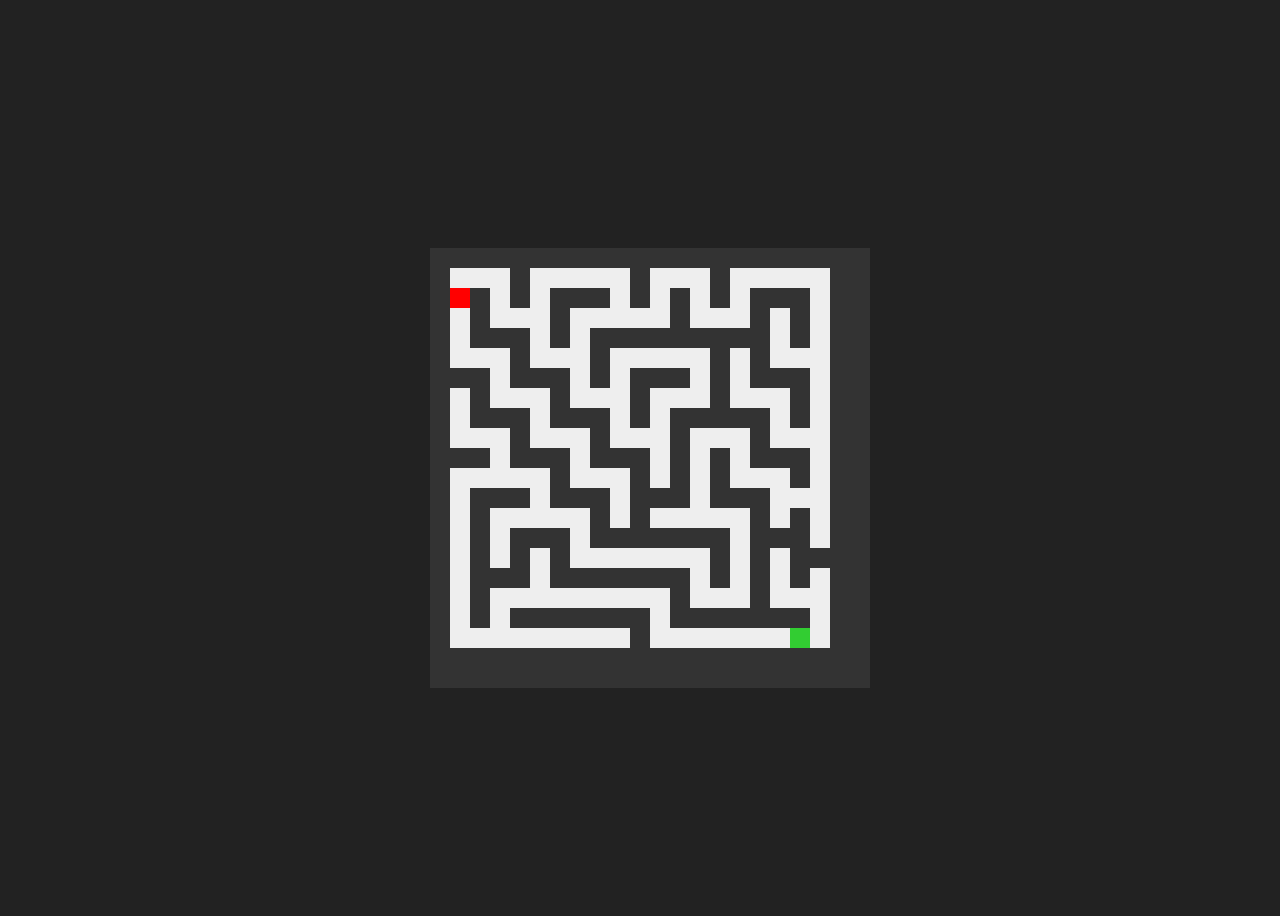
==== Maze Game.html @ f4e750fd "Initial commit" ====
<!DOCTYPE html>
<!-- saved from url=(0066)file:///C:/Users/abish/OneDrive/Desktop/Html%20projecte/index.html -->
<html><head><meta http-equiv="Content-Type" content="text/html; charset=UTF-8">
        <title>Simple Maze Game</title>

    <style>
body{
    display:flex;
    justify-content:center;
    align-items:center;
    height:100vh;
    background:#222;
    font-family:Arial;
}

#maze{
    display:grid;
    grid-template-columns: repeat(21,20px);
    grid-template-rows: repeat(21,20px);
}

.cell{
    width:40px;
    height:40px;
    box-sizing:border-box;
}

.wall{
    background:#333;
}

.path{
    background:#eee;
}

.player{
    background:red;
}

.goal{
    background:limegreen;
}
    </style>
    </head>

<body>

<div id="maze"><div class="cell wall"></div><div class="cell wall"></div><div class="cell wall"></div><div class="cell wall"></div><div class="cell wall"></div><div class="cell wall"></div><div class="cell wall"></div><div class="cell wall"></div><div class="cell wall"></div><div class="cell wall"></div><div class="cell wall"></div><div class="cell wall"></div><div class="cell wall"></div><div class="cell wall"></div><div class="cell wall"></div><div class="cell wall"></div><div class="cell wall"></div><div class="cell wall"></div><div class="cell wall"></div><div class="cell wall"></div><div class="cell wall"></div><div class="cell wall"></div><div class="cell path"></div><div class="cell path"></div><div class="cell path"></div><div class="cell wall"></div><div class="cell path"></div><div class="cell path"></div><div class="cell path"></div><div class="cell path"></div><div class="cell path"></div><div class="cell wall"></div><div class="cell path"></div><div class="cell path"></div><div class="cell path"></div><div class="cell wall"></div><div class="cell path"></div><div class="cell path"></div><div class="cell path"></div><div class="cell path"></div><div class="cell path"></div><div class="cell wall"></div><div class="cell wall"></div><div class="cell path player"></div><div class="cell wall"></div><div class="cell path"></div><div class="cell wall"></div><div class="cell path"></div><div class="cell wall"></div><div class="cell wall"></div><div class="cell wall"></div><div class="cell path"></div><div class="cell wall"></div><div class="cell path"></div><div class="cell wall"></div><div class="cell path"></div><div class="cell wall"></div><div class="cell path"></div><div class="cell wall"></div><div class="cell wall"></div><div class="cell wall"></div><div class="cell path"></div><div class="cell wall"></div><div class="cell wall"></div><div class="cell path"></div><div class="cell wall"></div><div class="cell path"></div><div class="cell path"></div><div class="cell path"></div><div class="cell wall"></div><div class="cell path"></div><div class="cell path"></div><div class="cell path"></div><div class="cell path"></div><div class="cell path"></div><div class="cell wall"></div><div class="cell path"></div><div class="cell path"></div><div class="cell path"></div><div class="cell wall"></div><div class="cell path"></div><div class="cell wall"></div><div class="cell path"></div><div class="cell wall"></div><div class="cell wall"></div><div class="cell path"></div><div class="cell wall"></div><div class="cell wall"></div><div class="cell wall"></div><div class="cell path"></div><div class="cell wall"></div><div class="cell path"></div><div class="cell wall"></div><div class="cell wall"></div><div class="cell wall"></div><div class="cell wall"></div><div class="cell wall"></div><div class="cell wall"></div><div class="cell wall"></div><div class="cell wall"></div><div class="cell wall"></div><div class="cell path"></div><div class="cell wall"></div><div class="cell path"></div><div class="cell wall"></div><div class="cell wall"></div><div class="cell path"></div><div class="cell path"></div><div class="cell path"></div><div class="cell wall"></div><div class="cell path"></div><div class="cell path"></div><div class="cell path"></div><div class="cell wall"></div><div class="cell path"></div><div class="cell path"></div><div class="cell path"></div><div class="cell path"></div><div class="cell path"></div><div class="cell wall"></div><div class="cell path"></div><div class="cell wall"></div><div class="cell path"></div><div class="cell path"></div><div class="cell path"></div><div class="cell wall"></div><div class="cell wall"></div><div class="cell wall"></div><div class="cell wall"></div><div class="cell path"></div><div class="cell wall"></div><div class="cell wall"></div><div class="cell wall"></div><div class="cell path"></div><div class="cell wall"></div><div class="cell path"></div><div class="cell wall"></div><div class="cell wall"></div><div class="cell wall"></div><div class="cell path"></div><div class="cell wall"></div><div class="cell path"></div><div class="cell wall"></div><div class="cell wall"></div><div class="cell wall"></div><div class="cell path"></div><div class="cell wall"></div><div class="cell wall"></div><div class="cell path"></div><div class="cell wall"></div><div class="cell path"></div><div class="cell path"></div><div class="cell path"></div><div class="cell wall"></div><div class="cell path"></div><div class="cell path"></div><div class="cell path"></div><div class="cell wall"></div><div class="cell path"></div><div class="cell path"></div><div class="cell path"></div><div class="cell wall"></div><div class="cell path"></div><div class="cell path"></div><div class="cell path"></div><div class="cell wall"></div><div class="cell path"></div><div class="cell wall"></div><div class="cell wall"></div><div class="cell path"></div><div class="cell wall"></div><div class="cell wall"></div><div class="cell wall"></div><div class="cell path"></div><div class="cell wall"></div><div class="cell wall"></div><div class="cell wall"></div><div class="cell path"></div><div class="cell wall"></div><div class="cell path"></div><div class="cell wall"></div><div class="cell wall"></div><div class="cell wall"></div><div class="cell wall"></div><div class="cell wall"></div><div class="cell path"></div><div class="cell wall"></div><div class="cell path"></div><div class="cell wall"></div><div class="cell wall"></div><div class="cell path"></div><div class="cell path"></div><div class="cell path"></div><div class="cell wall"></div><div class="cell path"></div><div class="cell path"></div><div class="cell path"></div><div class="cell wall"></div><div class="cell path"></div><div class="cell path"></div><div class="cell path"></div><div class="cell wall"></div><div class="cell path"></div><div class="cell path"></div><div class="cell path"></div><div class="cell wall"></div><div class="cell path"></div><div class="cell path"></div><div class="cell path"></div><div class="cell wall"></div><div class="cell wall"></div><div class="cell wall"></div><div class="cell wall"></div><div class="cell path"></div><div class="cell wall"></div><div class="cell wall"></div><div class="cell wall"></div><div class="cell path"></div><div class="cell wall"></div><div class="cell wall"></div><div class="cell wall"></div><div class="cell path"></div><div class="cell wall"></div><div class="cell path"></div><div class="cell wall"></div><div class="cell path"></div><div class="cell wall"></div><div class="cell wall"></div><div class="cell wall"></div><div class="cell path"></div><div class="cell wall"></div><div class="cell wall"></div><div class="cell path"></div><div class="cell path"></div><div class="cell path"></div><div class="cell path"></div><div class="cell path"></div><div class="cell wall"></div><div class="cell path"></div><div class="cell path"></div><div class="cell path"></div><div class="cell wall"></div><div class="cell path"></div><div class="cell wall"></div><div class="cell path"></div><div class="cell wall"></div><div class="cell path"></div><div class="cell path"></div><div class="cell path"></div><div class="cell wall"></div><div class="cell path"></div><div class="cell wall"></div><div class="cell wall"></div><div class="cell path"></div><div class="cell wall"></div><div class="cell wall"></div><div class="cell wall"></div><div class="cell path"></div><div class="cell wall"></div><div class="cell wall"></div><div class="cell wall"></div><div class="cell path"></div><div class="cell wall"></div><div class="cell wall"></div><div class="cell wall"></div><div class="cell path"></div><div class="cell wall"></div><div class="cell wall"></div><div class="cell wall"></div><div class="cell path"></div><div class="cell path"></div><div class="cell path"></div><div class="cell wall"></div><div class="cell wall"></div><div class="cell path"></div><div class="cell wall"></div><div class="cell path"></div><div class="cell path"></div><div class="cell path"></div><div class="cell path"></div><div class="cell path"></div><div class="cell wall"></div><div class="cell path"></div><div class="cell wall"></div><div class="cell path"></div><div class="cell path"></div><div class="cell path"></div><div class="cell path"></div><div class="cell path"></div><div class="cell wall"></div><div class="cell path"></div><div class="cell wall"></div><div class="cell path"></div><div class="cell wall"></div><div class="cell wall"></div><div class="cell path"></div><div class="cell wall"></div><div class="cell path"></div><div class="cell wall"></div><div class="cell wall"></div><div class="cell wall"></div><div class="cell path"></div><div class="cell wall"></div><div class="cell wall"></div><div class="cell wall"></div><div class="cell wall"></div><div class="cell wall"></div><div class="cell wall"></div><div class="cell wall"></div><div class="cell path"></div><div class="cell wall"></div><div class="cell wall"></div><div class="cell wall"></div><div class="cell path"></div><div class="cell wall"></div><div class="cell wall"></div><div class="cell path"></div><div class="cell wall"></div><div class="cell path"></div><div class="cell wall"></div><div class="cell path"></div><div class="cell wall"></div><div class="cell path"></div><div class="cell path"></div><div class="cell path"></div><div class="cell path"></div><div class="cell path"></div><div class="cell path"></div><div class="cell path"></div><div class="cell wall"></div><div class="cell path"></div><div class="cell wall"></div><div class="cell path"></div><div class="cell wall"></div><div class="cell wall"></div><div class="cell wall"></div><div class="cell wall"></div><div class="cell path"></div><div class="cell wall"></div><div class="cell wall"></div><div class="cell wall"></div><div class="cell path"></div><div class="cell wall"></div><div class="cell wall"></div><div class="cell wall"></div><div class="cell wall"></div><div class="cell wall"></div><div class="cell wall"></div><div class="cell wall"></div><div class="cell path"></div><div class="cell wall"></div><div class="cell path"></div><div class="cell wall"></div><div class="cell path"></div><div class="cell wall"></div><div class="cell path"></div><div class="cell wall"></div><div class="cell wall"></div><div class="cell path"></div><div class="cell wall"></div><div class="cell path"></div><div class="cell path"></div><div class="cell path"></div><div class="cell path"></div><div class="cell path"></div><div class="cell path"></div><div class="cell path"></div><div class="cell path"></div><div class="cell path"></div><div class="cell wall"></div><div class="cell path"></div><div class="cell path"></div><div class="cell path"></div><div class="cell wall"></div><div class="cell path"></div><div class="cell path"></div><div class="cell path"></div><div class="cell wall"></div><div class="cell wall"></div><div class="cell path"></div><div class="cell wall"></div><div class="cell path"></div><div class="cell wall"></div><div class="cell wall"></div><div class="cell wall"></div><div class="cell wall"></div><div class="cell wall"></div><div class="cell wall"></div><div class="cell wall"></div><div class="cell path"></div><div class="cell wall"></div><div class="cell wall"></div><div class="cell wall"></div><div class="cell wall"></div><div class="cell wall"></div><div class="cell wall"></div><div class="cell wall"></div><div class="cell path"></div><div class="cell wall"></div><div class="cell wall"></div><div class="cell path"></div><div class="cell path"></div><div class="cell path"></div><div class="cell path"></div><div class="cell path"></div><div class="cell path"></div><div class="cell path"></div><div class="cell path"></div><div class="cell path"></div><div class="cell wall"></div><div class="cell path"></div><div class="cell path"></div><div class="cell path"></div><div class="cell path"></div><div class="cell path"></div><div class="cell path"></div><div class="cell path"></div><div class="cell path goal"></div><div class="cell path"></div><div class="cell wall"></div><div class="cell wall"></div><div class="cell wall"></div><div class="cell wall"></div><div class="cell wall"></div><div class="cell wall"></div><div class="cell wall"></div><div class="cell wall"></div><div class="cell wall"></div><div class="cell wall"></div><div class="cell wall"></div><div class="cell wall"></div><div class="cell wall"></div><div class="cell wall"></div><div class="cell wall"></div><div class="cell wall"></div><div class="cell wall"></div><div class="cell wall"></div><div class="cell wall"></div><div class="cell wall"></div><div class="cell wall"></div><div class="cell wall"></div></div>

<script>

const maze = [
[1,1,1,1,1,1,1,1,1,1,1,1,1,1,1,1,1,1,1,1,1],
[1,0,0,0,1,0,0,0,0,0,1,0,0,0,1,0,0,0,0,0,1],
[1,0,1,0,1,0,1,1,1,0,1,0,1,0,1,0,1,1,1,0,1],
[1,0,1,0,0,0,1,0,0,0,0,0,1,0,0,0,1,0,1,0,1],
[1,0,1,1,1,0,1,0,1,1,1,1,1,1,1,1,1,0,1,0,1],
[1,0,0,0,1,0,0,0,1,0,0,0,0,0,1,0,1,0,0,0,1],
[1,1,1,0,1,1,1,0,1,0,1,1,1,0,1,0,1,1,1,0,1],
[1,0,1,0,0,0,1,0,0,0,1,0,0,0,1,0,0,0,1,0,1],
[1,0,1,1,1,0,1,1,1,0,1,0,1,1,1,1,1,0,1,0,1],
[1,0,0,0,1,0,0,0,1,0,0,0,1,0,0,0,1,0,0,0,1],
[1,1,1,0,1,1,1,0,1,1,1,0,1,0,1,0,1,1,1,0,1],
[1,0,0,0,0,0,1,0,0,0,1,0,1,0,1,0,0,0,1,0,1],
[1,0,1,1,1,0,1,1,1,0,1,1,1,0,1,1,1,0,0,0,1],
[1,0,1,0,0,0,0,0,1,0,1,0,0,0,0,0,1,0,1,0,1],
[1,0,1,0,1,1,1,0,1,1,1,1,1,1,1,0,1,1,1,0,1],
[1,0,1,0,1,0,1,0,0,0,0,0,0,0,1,0,1,0,1,1,1],
[1,0,1,1,1,0,1,1,1,1,1,1,1,0,1,0,1,0,1,0,1],
[1,0,1,0,0,0,0,0,0,0,0,0,1,0,0,0,1,0,0,0,1],
[1,0,1,0,1,1,1,1,1,1,1,0,1,1,1,1,1,1,1,0,1],
[1,0,0,0,0,0,0,0,0,0,1,0,0,0,0,0,0,0,2,0,1],
[1,1,1,1,1,1,1,1,1,1,1,1,1,1,1,1,1,1,1,1,1]
];
const mazeDiv = document.getElementById("maze");

let player = {x:1,y:2};

function drawMaze(){
    mazeDiv.innerHTML="";
    for(let y=0;y<maze.length;y++){
        for(let x=0;x<maze[y].length;x++){

            const cell=document.createElement("div");
            cell.classList.add("cell");

            if(maze[y][x]===1) cell.classList.add("wall");
            else cell.classList.add("path");

            if(maze[y][x]===2) cell.classList.add("goal");

            if(player.x===x && player.y===y){
                cell.classList.add("player");
            }

            mazeDiv.appendChild(cell);
        }
    }
}

document.addEventListener("keydown",(e)=>{
    let newX=player.x;
    let newY=player.y;

    if(e.key==="ArrowUp") newY--;
    if(e.key==="ArrowDown") newY++;
    if(e.key==="ArrowLeft") newX--;
    if(e.key==="ArrowRight") newX++;

    if(maze[newY][newX]!==1){
        player.x=newX;
        player.y=newY;
    }

    if(maze[newY][newX]===2){
        alert("🎉 You escaped the maze!");
    }

    drawMaze();
});

drawMaze();

</script>


</body></html>
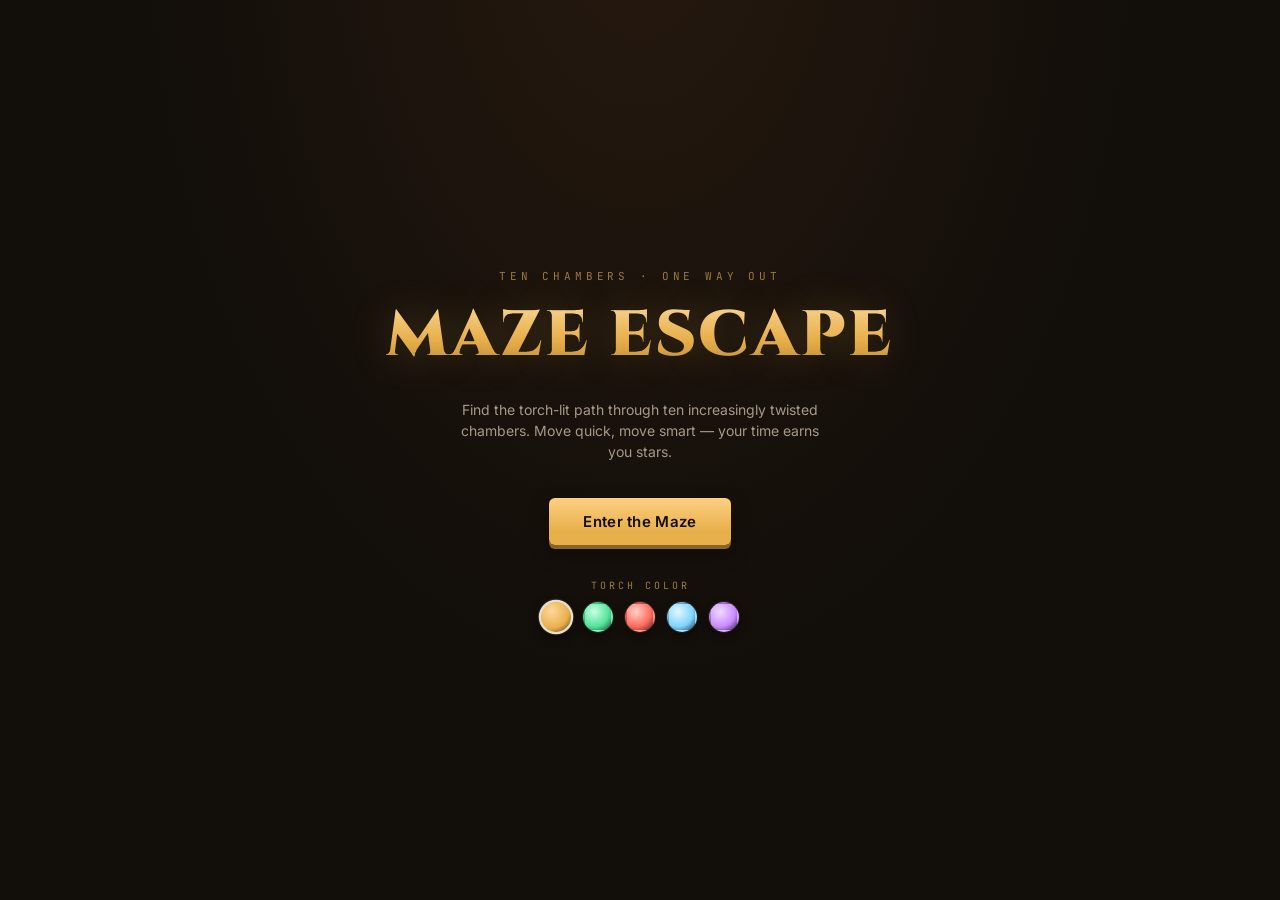
==== commit 95c73c3e: "Update Maze Game.html" ====
--- a/Maze Game.html
+++ b/Maze Game.html
@@ -1,127 +1,874 @@
 <!DOCTYPE html>
-<!-- saved from url=(0066)file:///C:/Users/abish/OneDrive/Desktop/Html%20projecte/index.html -->
-<html><head><meta http-equiv="Content-Type" content="text/html; charset=UTF-8">
-        <title>Simple Maze Game</title>
-
-    <style>
-body{
-    display:flex;
+<html lang="en">
+<head>
+<meta charset="UTF-8">
+<meta name="viewport" content="width=device-width, initial-scale=1.0">
+<title>Maze Escape — 10 Levels</title>
+<link rel="preconnect" href="https://fonts.googleapis.com">
+<link href="https://fonts.googleapis.com/css2?family=Cinzel:wght@500;700;900&family=Inter:wght@400;500;600;700&family=JetBrains+Mono:wght@500;700&display=swap" rel="stylesheet">
+<style>
+  :root{
+    /* Structural: walls stay a neutral cool stone in every theme, so they always read
+       clearly against the warm/tinted path colors regardless of chosen theme. */
+    --wall:#1e222b;
+    --wall-edge:#3b4353;
+    --wall-seen-a:#4a5468;
+    --wall-seen-b:#1e222b;
+
+    --bg:#120e0a;
+    --stone:#1e170f;
+    --stone-light:#2a2015;
+    --path-unseen:#1a130a;
+    --path-seen:#4a3620;
+    --ember:#ffb84d;
+    --ember-soft:rgba(255,184,77,.35);
+    --gold:#e8b04b;
+    --gold-dim:#9c7a3d;
+    --emerald:#3ddc84;
+    --text:#e9dfce;
+    --text-muted:#a89a86;
+    --danger:#c85c4a;
+    --bg-wash:#26190f;
+  }
+
+  /* ---------- Color themes ----------
+     Only path / accent / goal colors shift between themes; walls remain the
+     same neutral slate everywhere so wall-vs-path contrast is never lost. */
+  html[data-theme="amber"]{
+    --bg:#120e0a; --bg-wash:#26190f;
+    --stone:#1e170f; --stone-light:#2a2015;
+    --path-unseen:#1a130a; --path-seen:#4a3620;
+    --ember:#ffb84d; --ember-soft:rgba(255,184,77,.35);
+    --gold:#e8b04b; --gold-dim:#9c7a3d;
+    --emerald:#3ddc84;
+  }
+  html[data-theme="emerald"]{
+    --bg:#081410; --bg-wash:#0f2318;
+    --stone:#0f1c15; --stone-light:#17281e;
+    --path-unseen:#0c1a12; --path-seen:#234a34;
+    --ember:#52e39a; --ember-soft:rgba(82,227,154,.35);
+    --gold:#7fe0ae; --gold-dim:#4a9c74;
+    --emerald:#f2c14e;
+  }
+  html[data-theme="crimson"]{
+    --bg:#150808; --bg-wash:#2a1010;
+    --stone:#1f0f0e; --stone-light:#2c1615;
+    --path-unseen:#1a0c0c; --path-seen:#4a2323;
+    --ember:#ff6b5c; --ember-soft:rgba(255,107,92,.35);
+    --gold:#ff9a86; --gold-dim:#a85446;
+    --emerald:#ffd23d;
+  }
+  html[data-theme="frost"]{
+    --bg:#060d12; --bg-wash:#0f2230;
+    --stone:#0e1922; --stone-light:#16252f;
+    --path-unseen:#0a141a; --path-seen:#234152;
+    --ember:#7fd4ff; --ember-soft:rgba(127,212,255,.35);
+    --gold:#a8e6ff; --gold-dim:#5f95ab;
+    --emerald:#ffb84d;
+  }
+  html[data-theme="violet"]{
+    --bg:#0d0714; --bg-wash:#1e0f2e;
+    --stone:#170e22; --stone-light:#22162f;
+    --path-unseen:#150a1a; --path-seen:#3a2350;
+    --ember:#c98bff; --ember-soft:rgba(201,139,255,.35);
+    --gold:#d9a8ff; --gold-dim:#8c6bab;
+    --emerald:#7cffb0;
+  }
+  *{box-sizing:border-box;}
+  html,body{
+    margin:0;padding:0;height:100%;
+    background:
+      radial-gradient(ellipse at 50% -10%, var(--bg-wash) 0%, transparent 55%),
+      var(--bg);
+    transition:background .4s ease;
+    color:var(--text);
+    font-family:'Inter',sans-serif;
+    overflow:hidden;
+    -webkit-tap-highlight-color:transparent;
+    user-select:none;
+  }
+  #app{
+    position:relative;
+    width:100vw;height:100vh;
+    display:flex;align-items:center;justify-content:center;
+  }
+  .screen{
+    position:absolute;inset:0;
+    display:flex;flex-direction:column;align-items:center;justify-content:center;
+    opacity:0;pointer-events:none;
+    transition:opacity .45s ease;
+    padding:24px;
+  }
+  .screen.active{opacity:1;pointer-events:auto;}
+
+  .eyebrow{
+    font-family:'JetBrains Mono',monospace;
+    letter-spacing:.35em;
+    font-size:11px;
+    color:var(--gold-dim);
+    text-transform:uppercase;
+    margin-bottom:10px;
+  }
+  h1.title{
+    font-family:'Cinzel',serif;
+    font-weight:900;
+    font-size:clamp(38px,8vw,64px);
+    letter-spacing:.04em;
+    margin:0 0 6px 0;
+    background:linear-gradient(180deg,#ffe3ad 0%,var(--gold) 55%,#a97a2e 100%);
+    -webkit-background-clip:text;background-clip:text;color:transparent;
+    text-shadow:0 0 40px rgba(232,176,75,.25);
+  }
+  .subtitle{
+    color:var(--text-muted);
+    font-size:14px;
+    margin-bottom:36px;
+    text-align:center;
+    max-width:360px;
+    line-height:1.5;
+  }
+  .btn{
+    font-family:'Inter',sans-serif;
+    font-weight:600;
+    font-size:15px;
+    color:var(--bg);
+    background:linear-gradient(180deg,#ffcf82,var(--gold) 70%);
+    border:none;
+    padding:14px 34px;
+    border-radius:6px;
+    cursor:pointer;
+    letter-spacing:.02em;
+    box-shadow:0 4px 0 #8a6526, 0 8px 20px rgba(0,0,0,.4);
+    transition:transform .12s ease, box-shadow .12s ease;
+  }
+  .btn:active{transform:translateY(3px);box-shadow:0 1px 0 #8a6526,0 4px 10px rgba(0,0,0,.4);}
+  .btn.ghost{
+    background:transparent;
+    color:var(--text);
+    border:1px solid var(--wall-edge);
+    box-shadow:none;
+  }
+  .btn.ghost:active{transform:translateY(2px);}
+
+  /* --- Level select --- */
+  #screen-levels .panel{
+    background:var(--stone);
+    border:1px solid var(--wall-edge);
+    border-radius:14px;
+    padding:28px 24px;
+    width:min(520px,92vw);
+    box-shadow:0 20px 60px rgba(0,0,0,.5), inset 0 1px 0 rgba(255,255,255,.03);
+  }
+  .level-grid{
+    display:grid;
+    grid-template-columns:repeat(5,1fr);
+    gap:12px;
+    margin:20px 0 8px 0;
+  }
+  .level-tile{
+    position:relative;
+    aspect-ratio:1;
+    border-radius:10px;
+    background:linear-gradient(160deg,var(--stone-light),var(--stone));
+    border:1px solid var(--wall-edge);
+    display:flex;flex-direction:column;align-items:center;justify-content:center;
+    cursor:pointer;
+    transition:transform .1s ease, border-color .15s ease;
+  }
+  .level-tile:hover:not(.locked){transform:translateY(-3px);border-color:var(--gold-dim);}
+  .level-tile .num{
+    font-family:'Cinzel',serif;font-weight:700;
+    font-size:22px;color:var(--text);
+  }
+  .level-tile .stars{display:flex;gap:2px;margin-top:6px;height:10px;}
+  .level-tile .stars svg{width:10px;height:10px;}
+  .level-tile.locked{opacity:.35;cursor:not-allowed;}
+  .level-tile.locked .num{color:var(--text-muted);}
+
+  /* --- Game screen --- */
+  #screen-game{justify-content:flex-start;padding-top:18px;}
+  #hud{
+    display:flex;align-items:center;justify-content:space-between;
+    width:min(560px,94vw);
+    margin-bottom:14px;
+    font-family:'JetBrains Mono',monospace;
+  }
+  #hud .hud-item{display:flex;flex-direction:column;align-items:center;gap:2px;}
+  #hud .hud-label{font-size:9px;letter-spacing:.2em;color:var(--gold-dim);text-transform:uppercase;}
+  #hud .hud-value{font-size:20px;font-weight:700;color:var(--text);}
+  #hud .hud-value.timer{color:var(--ember);text-shadow:0 0 12px var(--ember-soft);}
+  #back-btn{
+    background:none;border:none;color:var(--text-muted);
+    font-family:'Inter',sans-serif;font-size:13px;cursor:pointer;
+    display:flex;align-items:center;gap:4px;
+  }
+  #back-btn:hover{color:var(--gold);}
+
+  #maze-wrapper{
+    position:relative;
+    border-radius:10px;
+    box-shadow:0 20px 50px rgba(0,0,0,.55), inset 0 0 0 1px var(--wall-edge);
+    background:var(--path-unseen);
+    overflow:hidden;
+  }
+  #maze{
+    display:grid;
+    position:relative;
+  }
+  .cell{
+    position:relative;
+    transition:background .35s ease, box-shadow .35s ease;
+  }
+  .cell.wall{background:var(--wall);box-shadow:inset 0 0 0 1px rgba(0,0,0,.4), inset 0 0 0 3px rgba(0,0,0,.15);}
+  .cell.wall.seen{background:linear-gradient(160deg,var(--wall-seen-a),var(--wall-seen-b));box-shadow:inset 0 0 0 1px rgba(0,0,0,.3);}
+  .cell.path{background:var(--path-unseen);}
+  .cell.path.seen{background:var(--path-seen);}
+  .cell.path.near{background:#5a4222;box-shadow:inset 0 0 12px rgba(255,184,77,.25);}
+  .cell.goal.seen{
+    background:radial-gradient(circle,rgba(61,220,132,.35),var(--path-seen));
+  }
+  .cell.goal-core{
+    position:absolute;inset:18%;
+    border-radius:3px;
+    background:var(--emerald);
+    box-shadow:0 0 14px 4px rgba(61,220,132,.65);
+    animation:pulse-goal 1.6s ease-in-out infinite;
+  }
+
+  @keyframes pulse-goal{
+    0%,100%{transform:scale(.85);opacity:.75;}
+    50%{transform:scale(1.05);opacity:1;}
+  }
+
+  #player{
+    position:absolute;
+    top:0;left:0;
+    border-radius:4px;
+    background:radial-gradient(circle at 35% 30%,#fff2d6,var(--ember) 55%,#c9791f 100%);
+    box-shadow:0 0 16px 5px var(--ember-soft), 0 0 3px 1px #fff2d6;
+    transition:transform .1s linear;
+    animation:flicker 1.8s ease-in-out infinite;
+    z-index:5;
+  }
+  @keyframes flicker{
+    0%,100%{filter:brightness(1);}
+    45%{filter:brightness(1.12);}
+    50%{filter:brightness(.94);}
+    78%{filter:brightness(1.06);}
+  }
+
+  #touch-controls{
+    margin-top:18px;
+    display:grid;
+    grid-template-columns:repeat(3,44px);
+    grid-template-rows:repeat(2,44px);
+    gap:6px;
     justify-content:center;
-    align-items:center;
-    height:100vh;
-    background:#222;
-    font-family:Arial;
-}
-
-#maze{
-    display:grid;
-    grid-template-columns: repeat(21,20px);
-    grid-template-rows: repeat(21,20px);
-}
-
-.cell{
-    width:40px;
-    height:40px;
-    box-sizing:border-box;
-}
-
-.wall{
-    background:#333;
-}
-
-.path{
-    background:#eee;
-}
-
-.player{
-    background:red;
-}
-
-.goal{
-    background:limegreen;
-}
-    </style>
-    </head>
-
+  }
+  .tc-btn{
+    background:var(--stone-light);
+    border:1px solid var(--wall-edge);
+    border-radius:8px;
+    color:var(--text);
+    font-size:16px;
+    display:flex;align-items:center;justify-content:center;
+    cursor:pointer;
+  }
+  .tc-btn:active{background:var(--gold-dim);}
+  #tc-up{grid-column:2;grid-row:1;}
+  #tc-left{grid-column:1;grid-row:2;}
+  #tc-down{grid-column:2;grid-row:2;}
+  #tc-right{grid-column:3;grid-row:2;}
+
+  /* --- Complete modal --- */
+  #modal-complete{
+    position:absolute;inset:0;
+    background:rgba(8,6,4,.75);
+    display:flex;align-items:center;justify-content:center;
+    opacity:0;pointer-events:none;
+    transition:opacity .3s ease;
+    z-index:20;
+  }
+  #modal-complete.active{opacity:1;pointer-events:auto;}
+  .modal-card{
+    background:var(--stone);
+    border:1px solid var(--wall-edge);
+    border-radius:16px;
+    padding:34px 30px;
+    width:min(360px,88vw);
+    text-align:center;
+    transform:translateY(14px) scale(.96);
+    opacity:0;
+    transition:transform .35s cubic-bezier(.2,1.4,.4,1), opacity .35s ease;
+    box-shadow:0 30px 70px rgba(0,0,0,.6);
+  }
+  #modal-complete.active .modal-card{transform:translateY(0) scale(1);opacity:1;}
+  .modal-eyebrow{font-family:'JetBrains Mono',monospace;font-size:11px;letter-spacing:.3em;color:var(--gold-dim);text-transform:uppercase;}
+  .modal-title{font-family:'Cinzel',serif;font-weight:700;font-size:26px;color:var(--gold);margin:8px 0 18px 0;}
+  .modal-stars{display:flex;justify-content:center;gap:10px;margin-bottom:18px;}
+  .modal-stars svg{width:38px;height:38px;opacity:0;transform:scale(.3) rotate(-15deg);transition:transform .4s cubic-bezier(.2,1.6,.4,1),opacity .3s ease;}
+  .modal-stars svg.show{opacity:1;transform:scale(1) rotate(0deg);}
+  .modal-time{font-family:'JetBrains Mono',monospace;font-size:15px;color:var(--text-muted);margin-bottom:26px;}
+  .modal-time span{color:var(--ember);font-weight:700;}
+  .modal-actions{display:flex;gap:10px;justify-content:center;flex-wrap:wrap;}
+
+  .star-svg path{fill:var(--wall-edge);}
+  .star-svg.filled path{fill:var(--gold);filter:drop-shadow(0 0 4px rgba(232,176,75,.6));}
+
+  @media (prefers-reduced-motion: reduce){
+    #player{animation:none;}
+    .cell.goal-core{animation:none;}
+    *{transition-duration:.01ms !important;}
+  }
+
+  .theme-picker{margin-top:34px;display:flex;flex-direction:column;align-items:center;gap:10px;}
+  .theme-picker-label{
+    font-family:'JetBrains Mono',monospace;font-size:10px;letter-spacing:.3em;
+    color:var(--gold-dim);text-transform:uppercase;
+  }
+  .theme-swatches{display:flex;gap:12px;}
+  .theme-swatch{
+    width:30px;height:30px;border-radius:50%;
+    cursor:pointer;position:relative;
+    border:2px solid transparent;
+    box-shadow:0 0 0 1px rgba(255,255,255,.08), 0 3px 8px rgba(0,0,0,.4);
+    transition:transform .15s ease, border-color .15s ease;
+  }
+  .theme-swatch:hover{transform:scale(1.12);}
+  .theme-swatch.active{border-color:var(--text);transform:scale(1.15);}
+  .theme-swatch[data-theme="amber"]{background:radial-gradient(circle at 35% 30%,#ffd79a,#e8b04b 60%,#4a3620 100%);}
+  .theme-swatch[data-theme="emerald"]{background:radial-gradient(circle at 35% 30%,#c8ffe4,#52e39a 60%,#234a34 100%);}
+  .theme-swatch[data-theme="crimson"]{background:radial-gradient(circle at 35% 30%,#ffd2c9,#ff6b5c 60%,#4a2323 100%);}
+  .theme-swatch[data-theme="frost"]{background:radial-gradient(circle at 35% 30%,#e3f7ff,#7fd4ff 60%,#234152 100%);}
+  .theme-swatch[data-theme="violet"]{background:radial-gradient(circle at 35% 30%,#efdcff,#c98bff 60%,#3a2350 100%);}
+
+  footer.hint{
+    margin-top:14px;
+    color:var(--text-muted);
+    font-size:12px;
+    text-align:center;
+  }
+</style>
+</head>
 <body>
 
-<div id="maze"><div class="cell wall"></div><div class="cell wall"></div><div class="cell wall"></div><div class="cell wall"></div><div class="cell wall"></div><div class="cell wall"></div><div class="cell wall"></div><div class="cell wall"></div><div class="cell wall"></div><div class="cell wall"></div><div class="cell wall"></div><div class="cell wall"></div><div class="cell wall"></div><div class="cell wall"></div><div class="cell wall"></div><div class="cell wall"></div><div class="cell wall"></div><div class="cell wall"></div><div class="cell wall"></div><div class="cell wall"></div><div class="cell wall"></div><div class="cell wall"></div><div class="cell path"></div><div class="cell path"></div><div class="cell path"></div><div class="cell wall"></div><div class="cell path"></div><div class="cell path"></div><div class="cell path"></div><div class="cell path"></div><div class="cell path"></div><div class="cell wall"></div><div class="cell path"></div><div class="cell path"></div><div class="cell path"></div><div class="cell wall"></div><div class="cell path"></div><div class="cell path"></div><div class="cell path"></div><div class="cell path"></div><div class="cell path"></div><div class="cell wall"></div><div class="cell wall"></div><div class="cell path player"></div><div class="cell wall"></div><div class="cell path"></div><div class="cell wall"></div><div class="cell path"></div><div class="cell wall"></div><div class="cell wall"></div><div class="cell wall"></div><div class="cell path"></div><div class="cell wall"></div><div class="cell path"></div><div class="cell wall"></div><div class="cell path"></div><div class="cell wall"></div><div class="cell path"></div><div class="cell wall"></div><div class="cell wall"></div><div class="cell wall"></div><div class="cell path"></div><div class="cell wall"></div><div class="cell wall"></div><div class="cell path"></div><div class="cell wall"></div><div class="cell path"></div><div class="cell path"></div><div class="cell path"></div><div class="cell wall"></div><div class="cell path"></div><div class="cell path"></div><div class="cell path"></div><div class="cell path"></div><div class="cell path"></div><div class="cell wall"></div><div class="cell path"></div><div class="cell path"></div><div class="cell path"></div><div class="cell wall"></div><div class="cell path"></div><div class="cell wall"></div><div class="cell path"></div><div class="cell wall"></div><div class="cell wall"></div><div class="cell path"></div><div class="cell wall"></div><div class="cell wall"></div><div class="cell wall"></div><div class="cell path"></div><div class="cell wall"></div><div class="cell path"></div><div class="cell wall"></div><div class="cell wall"></div><div class="cell wall"></div><div class="cell wall"></div><div class="cell wall"></div><div class="cell wall"></div><div class="cell wall"></div><div class="cell wall"></div><div class="cell wall"></div><div class="cell path"></div><div class="cell wall"></div><div class="cell path"></div><div class="cell wall"></div><div class="cell wall"></div><div class="cell path"></div><div class="cell path"></div><div class="cell path"></div><div class="cell wall"></div><div class="cell path"></div><div class="cell path"></div><div class="cell path"></div><div class="cell wall"></div><div class="cell path"></div><div class="cell path"></div><div class="cell path"></div><div class="cell path"></div><div class="cell path"></div><div class="cell wall"></div><div class="cell path"></div><div class="cell wall"></div><div class="cell path"></div><div class="cell path"></div><div class="cell path"></div><div class="cell wall"></div><div class="cell wall"></div><div class="cell wall"></div><div class="cell wall"></div><div class="cell path"></div><div class="cell wall"></div><div class="cell wall"></div><div class="cell wall"></div><div class="cell path"></div><div class="cell wall"></div><div class="cell path"></div><div class="cell wall"></div><div class="cell wall"></div><div class="cell wall"></div><div class="cell path"></div><div class="cell wall"></div><div class="cell path"></div><div class="cell wall"></div><div class="cell wall"></div><div class="cell wall"></div><div class="cell path"></div><div class="cell wall"></div><div class="cell wall"></div><div class="cell path"></div><div class="cell wall"></div><div class="cell path"></div><div class="cell path"></div><div class="cell path"></div><div class="cell wall"></div><div class="cell path"></div><div class="cell path"></div><div class="cell path"></div><div class="cell wall"></div><div class="cell path"></div><div class="cell path"></div><div class="cell path"></div><div class="cell wall"></div><div class="cell path"></div><div class="cell path"></div><div class="cell path"></div><div class="cell wall"></div><div class="cell path"></div><div class="cell wall"></div><div class="cell wall"></div><div class="cell path"></div><div class="cell wall"></div><div class="cell wall"></div><div class="cell wall"></div><div class="cell path"></div><div class="cell wall"></div><div class="cell wall"></div><div class="cell wall"></div><div class="cell path"></div><div class="cell wall"></div><div class="cell path"></div><div class="cell wall"></div><div class="cell wall"></div><div class="cell wall"></div><div class="cell wall"></div><div class="cell wall"></div><div class="cell path"></div><div class="cell wall"></div><div class="cell path"></div><div class="cell wall"></div><div class="cell wall"></div><div class="cell path"></div><div class="cell path"></div><div class="cell path"></div><div class="cell wall"></div><div class="cell path"></div><div class="cell path"></div><div class="cell path"></div><div class="cell wall"></div><div class="cell path"></div><div class="cell path"></div><div class="cell path"></div><div class="cell wall"></div><div class="cell path"></div><div class="cell path"></div><div class="cell path"></div><div class="cell wall"></div><div class="cell path"></div><div class="cell path"></div><div class="cell path"></div><div class="cell wall"></div><div class="cell wall"></div><div class="cell wall"></div><div class="cell wall"></div><div class="cell path"></div><div class="cell wall"></div><div class="cell wall"></div><div class="cell wall"></div><div class="cell path"></div><div class="cell wall"></div><div class="cell wall"></div><div class="cell wall"></div><div class="cell path"></div><div class="cell wall"></div><div class="cell path"></div><div class="cell wall"></div><div class="cell path"></div><div class="cell wall"></div><div class="cell wall"></div><div class="cell wall"></div><div class="cell path"></div><div class="cell wall"></div><div class="cell wall"></div><div class="cell path"></div><div class="cell path"></div><div class="cell path"></div><div class="cell path"></div><div class="cell path"></div><div class="cell wall"></div><div class="cell path"></div><div class="cell path"></div><div class="cell path"></div><div class="cell wall"></div><div class="cell path"></div><div class="cell wall"></div><div class="cell path"></div><div class="cell wall"></div><div class="cell path"></div><div class="cell path"></div><div class="cell path"></div><div class="cell wall"></div><div class="cell path"></div><div class="cell wall"></div><div class="cell wall"></div><div class="cell path"></div><div class="cell wall"></div><div class="cell wall"></div><div class="cell wall"></div><div class="cell path"></div><div class="cell wall"></div><div class="cell wall"></div><div class="cell wall"></div><div class="cell path"></div><div class="cell wall"></div><div class="cell wall"></div><div class="cell wall"></div><div class="cell path"></div><div class="cell wall"></div><div class="cell wall"></div><div class="cell wall"></div><div class="cell path"></div><div class="cell path"></div><div class="cell path"></div><div class="cell wall"></div><div class="cell wall"></div><div class="cell path"></div><div class="cell wall"></div><div class="cell path"></div><div class="cell path"></div><div class="cell path"></div><div class="cell path"></div><div class="cell path"></div><div class="cell wall"></div><div class="cell path"></div><div class="cell wall"></div><div class="cell path"></div><div class="cell path"></div><div class="cell path"></div><div class="cell path"></div><div class="cell path"></div><div class="cell wall"></div><div class="cell path"></div><div class="cell wall"></div><div class="cell path"></div><div class="cell wall"></div><div class="cell wall"></div><div class="cell path"></div><div class="cell wall"></div><div class="cell path"></div><div class="cell wall"></div><div class="cell wall"></div><div class="cell wall"></div><div class="cell path"></div><div class="cell wall"></div><div class="cell wall"></div><div class="cell wall"></div><div class="cell wall"></div><div class="cell wall"></div><div class="cell wall"></div><div class="cell wall"></div><div class="cell path"></div><div class="cell wall"></div><div class="cell wall"></div><div class="cell wall"></div><div class="cell path"></div><div class="cell wall"></div><div class="cell wall"></div><div class="cell path"></div><div class="cell wall"></div><div class="cell path"></div><div class="cell wall"></div><div class="cell path"></div><div class="cell wall"></div><div class="cell path"></div><div class="cell path"></div><div class="cell path"></div><div class="cell path"></div><div class="cell path"></div><div class="cell path"></div><div class="cell path"></div><div class="cell wall"></div><div class="cell path"></div><div class="cell wall"></div><div class="cell path"></div><div class="cell wall"></div><div class="cell wall"></div><div class="cell wall"></div><div class="cell wall"></div><div class="cell path"></div><div class="cell wall"></div><div class="cell wall"></div><div class="cell wall"></div><div class="cell path"></div><div class="cell wall"></div><div class="cell wall"></div><div class="cell wall"></div><div class="cell wall"></div><div class="cell wall"></div><div class="cell wall"></div><div class="cell wall"></div><div class="cell path"></div><div class="cell wall"></div><div class="cell path"></div><div class="cell wall"></div><div class="cell path"></div><div class="cell wall"></div><div class="cell path"></div><div class="cell wall"></div><div class="cell wall"></div><div class="cell path"></div><div class="cell wall"></div><div class="cell path"></div><div class="cell path"></div><div class="cell path"></div><div class="cell path"></div><div class="cell path"></div><div class="cell path"></div><div class="cell path"></div><div class="cell path"></div><div class="cell path"></div><div class="cell wall"></div><div class="cell path"></div><div class="cell path"></div><div class="cell path"></div><div class="cell wall"></div><div class="cell path"></div><div class="cell path"></div><div class="cell path"></div><div class="cell wall"></div><div class="cell wall"></div><div class="cell path"></div><div class="cell wall"></div><div class="cell path"></div><div class="cell wall"></div><div class="cell wall"></div><div class="cell wall"></div><div class="cell wall"></div><div class="cell wall"></div><div class="cell wall"></div><div class="cell wall"></div><div class="cell path"></div><div class="cell wall"></div><div class="cell wall"></div><div class="cell wall"></div><div class="cell wall"></div><div class="cell wall"></div><div class="cell wall"></div><div class="cell wall"></div><div class="cell path"></div><div class="cell wall"></div><div class="cell wall"></div><div class="cell path"></div><div class="cell path"></div><div class="cell path"></div><div class="cell path"></div><div class="cell path"></div><div class="cell path"></div><div class="cell path"></div><div class="cell path"></div><div class="cell path"></div><div class="cell wall"></div><div class="cell path"></div><div class="cell path"></div><div class="cell path"></div><div class="cell path"></div><div class="cell path"></div><div class="cell path"></div><div class="cell path"></div><div class="cell path goal"></div><div class="cell path"></div><div class="cell wall"></div><div class="cell wall"></div><div class="cell wall"></div><div class="cell wall"></div><div class="cell wall"></div><div class="cell wall"></div><div class="cell wall"></div><div class="cell wall"></div><div class="cell wall"></div><div class="cell wall"></div><div class="cell wall"></div><div class="cell wall"></div><div class="cell wall"></div><div class="cell wall"></div><div class="cell wall"></div><div class="cell wall"></div><div class="cell wall"></div><div class="cell wall"></div><div class="cell wall"></div><div class="cell wall"></div><div class="cell wall"></div><div class="cell wall"></div></div>
+<div id="app">
+
+  <!-- TITLE SCREEN -->
+  <div class="screen active" id="screen-title">
+    <div class="eyebrow">Ten Chambers · One Way Out</div>
+    <h1 class="title">MAZE ESCAPE</h1>
+    <p class="subtitle">Find the torch-lit path through ten increasingly twisted chambers. Move quick, move smart — your time earns you stars.</p>
+    <button class="btn" id="btn-play">Enter the Maze</button>
+
+    <div class="theme-picker" id="theme-picker">
+      <div class="theme-picker-label">Torch Color</div>
+      <div class="theme-swatches" id="theme-swatches"></div>
+    </div>
+  </div>
+
+  <!-- LEVEL SELECT -->
+  <div class="screen" id="screen-levels">
+    <div class="panel">
+      <div class="eyebrow" style="text-align:center;">Choose Your Chamber</div>
+      <h1 class="title" style="font-size:28px;text-align:center;">Level Select</h1>
+      <div class="level-grid" id="level-grid"></div>
+      <div style="text-align:center;margin-top:10px;">
+        <button class="btn ghost" id="btn-title-back">Back</button>
+      </div>
+    </div>
+  </div>
+
+  <!-- GAME SCREEN -->
+  <div class="screen" id="screen-game">
+    <div id="hud">
+      <button id="back-btn">&larr; Levels</button>
+      <div class="hud-item">
+        <div class="hud-label">Level</div>
+        <div class="hud-value" id="hud-level">1</div>
+      </div>
+      <div class="hud-item">
+        <div class="hud-label">Time</div>
+        <div class="hud-value timer" id="hud-timer">0.0s</div>
+      </div>
+    </div>
+    <div id="maze-wrapper">
+      <div id="maze"></div>
+      <div id="player"></div>
+    </div>
+    <div id="touch-controls">
+      <div class="tc-btn" id="tc-up">▲</div>
+      <div class="tc-btn" id="tc-left">◀</div>
+      <div class="tc-btn" id="tc-down">▼</div>
+      <div class="tc-btn" id="tc-right">▶</div>
+    </div>
+    <footer class="hint">Arrow keys or WASD to move</footer>
+  </div>
+
+  <!-- COMPLETE MODAL -->
+  <div id="modal-complete">
+    <div class="modal-card">
+      <div class="modal-eyebrow">Chamber Cleared</div>
+      <div class="modal-title" id="modal-level-title">Level 1</div>
+      <div class="modal-stars" id="modal-stars">
+        <svg class="star-svg" viewBox="0 0 24 24"><path d="M12 2l2.9 6.6 7.1.6-5.4 4.7 1.7 7-6.3-3.9L5.7 21l1.7-7L2 9.2l7.1-.6z"/></svg>
+        <svg class="star-svg" viewBox="0 0 24 24"><path d="M12 2l2.9 6.6 7.1.6-5.4 4.7 1.7 7-6.3-3.9L5.7 21l1.7-7L2 9.2l7.1-.6z"/></svg>
+        <svg class="star-svg" viewBox="0 0 24 24"><path d="M12 2l2.9 6.6 7.1.6-5.4 4.7 1.7 7-6.3-3.9L5.7 21l1.7-7L2 9.2l7.1-.6z"/></svg>
+      </div>
+      <div class="modal-time">Your time: <span id="modal-time-val">0.0s</span></div>
+      <div class="modal-actions">
+        <button class="btn ghost" id="modal-levels-btn">Levels</button>
+        <button class="btn ghost" id="modal-retry-btn">Retry</button>
+        <button class="btn" id="modal-next-btn">Next Level</button>
+      </div>
+    </div>
+  </div>
+
+</div>
 
 <script>
-
-const maze = [
-[1,1,1,1,1,1,1,1,1,1,1,1,1,1,1,1,1,1,1,1,1],
-[1,0,0,0,1,0,0,0,0,0,1,0,0,0,1,0,0,0,0,0,1],
-[1,0,1,0,1,0,1,1,1,0,1,0,1,0,1,0,1,1,1,0,1],
-[1,0,1,0,0,0,1,0,0,0,0,0,1,0,0,0,1,0,1,0,1],
-[1,0,1,1,1,0,1,0,1,1,1,1,1,1,1,1,1,0,1,0,1],
-[1,0,0,0,1,0,0,0,1,0,0,0,0,0,1,0,1,0,0,0,1],
-[1,1,1,0,1,1,1,0,1,0,1,1,1,0,1,0,1,1,1,0,1],
-[1,0,1,0,0,0,1,0,0,0,1,0,0,0,1,0,0,0,1,0,1],
-[1,0,1,1,1,0,1,1,1,0,1,0,1,1,1,1,1,0,1,0,1],
-[1,0,0,0,1,0,0,0,1,0,0,0,1,0,0,0,1,0,0,0,1],
-[1,1,1,0,1,1,1,0,1,1,1,0,1,0,1,0,1,1,1,0,1],
-[1,0,0,0,0,0,1,0,0,0,1,0,1,0,1,0,0,0,1,0,1],
-[1,0,1,1,1,0,1,1,1,0,1,1,1,0,1,1,1,0,0,0,1],
-[1,0,1,0,0,0,0,0,1,0,1,0,0,0,0,0,1,0,1,0,1],
-[1,0,1,0,1,1,1,0,1,1,1,1,1,1,1,0,1,1,1,0,1],
-[1,0,1,0,1,0,1,0,0,0,0,0,0,0,1,0,1,0,1,1,1],
-[1,0,1,1,1,0,1,1,1,1,1,1,1,0,1,0,1,0,1,0,1],
-[1,0,1,0,0,0,0,0,0,0,0,0,1,0,0,0,1,0,0,0,1],
-[1,0,1,0,1,1,1,1,1,1,1,0,1,1,1,1,1,1,1,0,1],
-[1,0,0,0,0,0,0,0,0,0,1,0,0,0,0,0,0,0,2,0,1],
-[1,1,1,1,1,1,1,1,1,1,1,1,1,1,1,1,1,1,1,1,1]
-];
-const mazeDiv = document.getElementById("maze");
-
-let player = {x:1,y:2};
-
-function drawMaze(){
-    mazeDiv.innerHTML="";
-    for(let y=0;y<maze.length;y++){
-        for(let x=0;x<maze[y].length;x++){
-
-            const cell=document.createElement("div");
-            cell.classList.add("cell");
-
-            if(maze[y][x]===1) cell.classList.add("wall");
-            else cell.classList.add("path");
-
-            if(maze[y][x]===2) cell.classList.add("goal");
-
-            if(player.x===x && player.y===y){
-                cell.classList.add("player");
+(function(){
+  "use strict";
+
+  /* ---------- Level configuration (progressive difficulty) ---------- */
+  // w,h = number of maze CELLS (grid rendered is 2w+1 by 2h+1). braid = fraction of dead-ends turned into loops (higher = easier).
+  const LEVELS = [
+    {w:5,  h:5,  braid:0.65},
+    {w:6,  h:6,  braid:0.52},
+    {w:7,  h:7,  braid:0.40},
+    {w:8,  h:8,  braid:0.30},
+    {w:10, h:10, braid:0.20},
+    {w:11, h:11, braid:0.13},
+    {w:13, h:13, braid:0.07},
+    {w:14, h:14, braid:0.035},
+    {w:16, h:16, braid:0.012},
+    {w:18, h:18, braid:0.00},
+  ];
+
+  // Torch radius shrinks as levels get deeper — less light, harder to navigate.
+  const FOG_NEAR_BY_LEVEL = [3, 3, 2.5, 2.5, 2, 2, 1.6, 1.6, 1.3, 1.2];
+  const FOG_SEEN_BY_LEVEL = [5, 4.6, 4.2, 4, 3.6, 3.4, 3, 2.8, 2.5, 2.3];
+
+  /* ---------- Seeded RNG so a level is stable within a session ---------- */
+  function mulberry32(seed){
+    return function(){
+      seed |= 0; seed = (seed + 0x6D2B79F5) | 0;
+      let t = Math.imul(seed ^ (seed >>> 15), 1 | seed);
+      t = (t + Math.imul(t ^ (t >>> 7), 61 | t)) ^ t;
+      return ((t ^ (t >>> 14)) >>> 0) / 4294967296;
+    };
+  }
+  function shuffle(arr, rng){
+    for(let i=arr.length-1;i>0;i--){
+      const j = Math.floor(rng()*(i+1));
+      [arr[i],arr[j]]=[arr[j],arr[i]];
+    }
+    return arr;
+  }
+
+  /* ---------- Maze generation: recursive backtracker + braiding ---------- */
+  function generateMaze(w,h,braidChance,seed){
+    const rng = mulberry32(seed);
+    const width = 2*w+1, height = 2*h+1;
+    const grid = Array.from({length:height},()=>Array(width).fill(1));
+    const visited = Array.from({length:h},()=>Array(w).fill(false));
+    const toGrid = (cx,cy)=>({x:2*cx+1,y:2*cy+1});
+
+    const stack=[[0,0]];
+    visited[0][0]=true;
+    { const p=toGrid(0,0); grid[p.y][p.x]=0; }
+
+    const DIRS=[[0,-1],[0,1],[-1,0],[1,0]];
+
+    while(stack.length){
+      const [cx,cy]=stack[stack.length-1];
+      const dirs=shuffle(DIRS.slice(),rng);
+      let moved=false;
+      for(const [dx,dy] of dirs){
+        const nx=cx+dx, ny=cy+dy;
+        if(nx>=0&&nx<w&&ny>=0&&ny<h&&!visited[ny][nx]){
+          visited[ny][nx]=true;
+          const a=toGrid(cx,cy), b=toGrid(nx,ny);
+          grid[b.y][b.x]=0;
+          grid[(a.y+b.y)/2][(a.x+b.x)/2]=0;
+          stack.push([nx,ny]);
+          moved=true;
+          break;
+        }
+      }
+      if(!moved) stack.pop();
+    }
+
+    // Braid: soften some dead-ends into loops for lower levels
+    if(braidChance>0){
+      for(let cy=0;cy<h;cy++){
+        for(let cx=0;cx<w;cx++){
+          const p=toGrid(cx,cy);
+          const neighborDirs=[[0,-1],[0,1],[-1,0],[1,0]];
+          const openCount = neighborDirs.filter(([dx,dy])=>{
+            const wx=p.x+dx, wy=p.y+dy;
+            return grid[wy] && grid[wy][wx]===0;
+          }).length;
+          if(openCount===1 && rng()<braidChance){
+            const closed = neighborDirs.filter(([dx,dy])=>{
+              const wx=p.x+dx, wy=p.y+dy;
+              const cx2=cx+dx, cy2=cy+dy;
+              if(cx2<0||cx2>=w||cy2<0||cy2>=h) return false;
+              return grid[wy] && grid[wy][wx]===1;
+            });
+            if(closed.length){
+              const [dx,dy]=closed[Math.floor(rng()*closed.length)];
+              grid[p.y+dy][p.x+dx]=0;
             }
-
-            mazeDiv.appendChild(cell);
+          }
         }
-    }
-}
-
-document.addEventListener("keydown",(e)=>{
-    let newX=player.x;
-    let newY=player.y;
-
-    if(e.key==="ArrowUp") newY--;
-    if(e.key==="ArrowDown") newY++;
-    if(e.key==="ArrowLeft") newX--;
-    if(e.key==="ArrowRight") newX++;
-
-    if(maze[newY][newX]!==1){
-        player.x=newX;
-        player.y=newY;
-    }
-
-    if(maze[newY][newX]===2){
-        alert("🎉 You escaped the maze!");
-    }
-
-    drawMaze();
-});
-
-drawMaze();
-
+      }
+    }
+
+    return {grid, width, height};
+  }
+
+  /* ---------- BFS shortest path (used for star par-time) ---------- */
+  function shortestPathLen(grid,width,height,sx,sy,gx,gy){
+    const dist = Array.from({length:height},()=>Array(width).fill(-1));
+    dist[sy][sx]=0;
+    const q=[[sx,sy]];
+    let qi=0;
+    while(qi<q.length){
+      const [x,y]=q[qi++];
+      if(x===gx&&y===gy) return dist[y][x];
+      for(const [dx,dy] of [[0,-1],[0,1],[-1,0],[1,0]]){
+        const nx=x+dx, ny=y+dy;
+        if(nx>=0&&nx<width&&ny>=0&&ny<height&&grid[ny][nx]===0&&dist[ny][nx]===-1){
+          dist[ny][nx]=dist[y][x]+1;
+          q.push([nx,ny]);
+        }
+      }
+    }
+    return dist[gy][gx];
+  }
+
+  /* ---------- Game state ---------- */
+  const state = {
+    currentLevel: 1,
+    grid: null, width:0, height:0,
+    player:{x:1,y:1},
+    goal:{x:0,y:0},
+    exploredSet: new Set(),
+    startTime: null,
+    hasMoved: false,
+    timerInterval: null,
+    parSteps: 0,
+    cellSize: 24,
+    progress: LEVELS.map(()=>({completed:false,bestStars:0,bestTime:null})),
+  };
+
+  /* ---------- DOM refs ---------- */
+  const screens = {
+    title: document.getElementById('screen-title'),
+    levels: document.getElementById('screen-levels'),
+    game: document.getElementById('screen-game'),
+  };
+  const mazeEl = document.getElementById('maze');
+  const wrapperEl = document.getElementById('maze-wrapper');
+  const playerEl = document.getElementById('player');
+  const hudLevel = document.getElementById('hud-level');
+  const hudTimer = document.getElementById('hud-timer');
+  const levelGrid = document.getElementById('level-grid');
+  const modal = document.getElementById('modal-complete');
+
+  function showScreen(name){
+    Object.values(screens).forEach(s=>s.classList.remove('active'));
+    screens[name].classList.add('active');
+  }
+
+  /* ---------- Level select rendering ---------- */
+  function starSVG(filled){
+    return `<svg class="star-svg${filled?' filled':''}" viewBox="0 0 24 24"><path d="M12 2l2.9 6.6 7.1.6-5.4 4.7 1.7 7-6.3-3.9L5.7 21l1.7-7L2 9.2l7.1-.6z"/></svg>`;
+  }
+  function renderLevelSelect(){
+    levelGrid.innerHTML='';
+    LEVELS.forEach((cfg,i)=>{
+      const levelNum=i+1;
+      const unlocked = levelNum===1 || state.progress[i-1].completed;
+      const p = state.progress[i];
+      const tile=document.createElement('div');
+      tile.className='level-tile'+(unlocked?'':' locked');
+      tile.innerHTML=`<div class="num">${levelNum}</div><div class="stars">${[0,1,2].map(s=>starSVG(s<p.bestStars)).join('')}</div>`;
+      if(unlocked){
+        tile.addEventListener('click',()=>startLevel(levelNum));
+      }
+      levelGrid.appendChild(tile);
+    });
+  }
+
+  /* ---------- Build & render a maze level ---------- */
+  function startLevel(levelNum){
+    state.currentLevel = levelNum;
+    const cfg = LEVELS[levelNum-1];
+    const seed = 1000 + levelNum*97; // stable per level within session
+    const {grid,width,height} = generateMaze(cfg.w,cfg.h,cfg.braid,seed);
+    state.grid=grid; state.width=width; state.height=height;
+    state.player = {x:1,y:1};
+    state.goal = {x:width-2,y:height-2};
+    grid[state.goal.y][state.goal.x]=0;
+    state.exploredSet = new Set();
+    state.hasMoved=false;
+    state.startTime=null;
+    clearInterval(state.timerInterval);
+    hudTimer.textContent='0.0s';
+    hudLevel.textContent=levelNum;
+
+    state.parSteps = shortestPathLen(grid,width,height,1,1,state.goal.x,state.goal.y) || (width+height);
+    state.fogNear = FOG_NEAR_BY_LEVEL[levelNum-1];
+    state.fogSeen = FOG_SEEN_BY_LEVEL[levelNum-1];
+
+    computeCellSize();
+    renderMaze();
+    updatePlayerPosition(false);
+    updateFog();
+    showScreen('game');
+  }
+
+  function computeCellSize(){
+    const maxW = Math.min(window.innerWidth-32, 560);
+    const maxH = Math.min(window.innerHeight-260, 560);
+    const size = Math.floor(Math.min(maxW/state.width, maxH/state.height));
+    state.cellSize = Math.max(8, Math.min(30, size));
+  }
+
+  const cellEls = [];
+  function renderMaze(){
+    mazeEl.innerHTML='';
+    cellEls.length=0;
+    mazeEl.style.gridTemplateColumns = `repeat(${state.width}, ${state.cellSize}px)`;
+    mazeEl.style.gridTemplateRows = `repeat(${state.height}, ${state.cellSize}px)`;
+    wrapperEl.style.width = (state.width*state.cellSize)+'px';
+    wrapperEl.style.height = (state.height*state.cellSize)+'px';
+
+    for(let y=0;y<state.height;y++){
+      const row=[];
+      for(let x=0;x<state.width;x++){
+        const cell=document.createElement('div');
+        const isWall = state.grid[y][x]===1;
+        const isGoal = (x===state.goal.x && y===state.goal.y);
+        cell.className = 'cell '+(isWall?'wall':'path')+(isGoal?' goal':'');
+        if(isGoal){
+          const core=document.createElement('div');
+          core.className='goal-core';
+          cell.appendChild(core);
+        }
+        mazeEl.appendChild(cell);
+        row.push(cell);
+      }
+      cellEls.push(row);
+    }
+
+    playerEl.style.width = state.cellSize+'px';
+    playerEl.style.height = state.cellSize+'px';
+  }
+
+  function updatePlayerPosition(animate){
+    playerEl.style.transition = animate ? 'transform .1s linear' : 'none';
+    playerEl.style.transform = `translate(${state.player.x*state.cellSize}px, ${state.player.y*state.cellSize}px)`;
+  }
+
+  function updateFog(){
+    const {x:px,y:py}=state.player;
+    for(let y=0;y<state.height;y++){
+      for(let x=0;x<state.width;x++){
+        const d = Math.max(Math.abs(x-px),Math.abs(y-py));
+        if(d<=state.fogSeen) state.exploredSet.add(x+','+y);
+      }
+    }
+    for(let y=0;y<state.height;y++){
+      for(let x=0;x<state.width;x++){
+        const el = cellEls[y][x];
+        const key = x+','+y;
+        const seen = state.exploredSet.has(key);
+        const near = Math.max(Math.abs(x-px),Math.abs(y-py)) <= state.fogNear;
+        el.classList.toggle('seen', seen);
+        el.classList.toggle('near', seen && near);
+      }
+    }
+  }
+
+  /* ---------- Movement ---------- */
+  function tryMove(dx,dy){
+    if(modal.classList.contains('active')) return;
+    const nx = state.player.x+dx, ny=state.player.y+dy;
+    if(nx<0||ny<0||nx>=state.width||ny>=state.height) return;
+    if(state.grid[ny][nx]===1) return;
+
+    if(!state.hasMoved){
+      state.hasMoved=true;
+      state.startTime=performance.now();
+      state.timerInterval=setInterval(updateTimerDisplay,100);
+    }
+
+    state.player.x=nx; state.player.y=ny;
+    updatePlayerPosition(true);
+    updateFog();
+
+    if(nx===state.goal.x && ny===state.goal.y){
+      finishLevel();
+    }
+  }
+
+  function updateTimerDisplay(){
+    if(state.startTime==null) return;
+    const t = (performance.now()-state.startTime)/1000;
+    hudTimer.textContent = t.toFixed(1)+'s';
+  }
+
+  function finishLevel(){
+    clearInterval(state.timerInterval);
+    const timeSec = state.startTime!=null ? (performance.now()-state.startTime)/1000 : 0;
+    const par = state.parSteps*0.42;
+    let stars=1;
+    if(timeSec <= par) stars=3;
+    else if(timeSec <= par*1.4) stars=2;
+
+    const idx = state.currentLevel-1;
+    const p = state.progress[idx];
+    p.completed = true;
+    p.bestStars = Math.max(p.bestStars, stars);
+    if(p.bestTime==null || timeSec<p.bestTime) p.bestTime=timeSec;
+
+    openCompleteModal(timeSec, stars);
+  }
+
+  function openCompleteModal(timeSec, stars){
+    document.getElementById('modal-level-title').textContent = 'Level '+state.currentLevel+' Cleared';
+    document.getElementById('modal-time-val').textContent = timeSec.toFixed(1)+'s';
+    const starEls = document.querySelectorAll('#modal-stars .star-svg');
+    starEls.forEach(s=>s.classList.remove('show','filled'));
+
+    const nextBtn = document.getElementById('modal-next-btn');
+    nextBtn.style.display = state.currentLevel<LEVELS.length ? 'inline-block' : 'none';
+
+    modal.classList.add('active');
+
+    starEls.forEach((s,i)=>{
+      setTimeout(()=>{
+        if(i<stars){ s.classList.add('filled'); playChime(i); }
+        s.classList.add('show');
+      }, 250+i*260);
+    });
+  }
+
+  function closeModal(){ modal.classList.remove('active'); }
+
+  /* ---------- Tiny WebAudio chime (no external assets) ---------- */
+  let actx;
+  function playChime(step){
+    try{
+      actx = actx || new (window.AudioContext||window.webkitAudioContext)();
+      const o = actx.createOscillator();
+      const g = actx.createGain();
+      o.type='sine';
+      const freq = [523.25,659.25,783.99][step]||880;
+      o.frequency.value=freq;
+      g.gain.value=0.0001;
+      o.connect(g); g.connect(actx.destination);
+      const now=actx.currentTime;
+      g.gain.exponentialRampToValueAtTime(0.15, now+0.02);
+      g.gain.exponentialRampToValueAtTime(0.0001, now+0.5);
+      o.start(now); o.stop(now+0.5);
+    }catch(e){/* audio not available, ignore */}
+  }
+
+  /* ---------- Input ---------- */
+  window.addEventListener('keydown',(e)=>{
+    if(!screens.game.classList.contains('active')) return;
+    const map={ArrowUp:[0,-1],ArrowDown:[0,1],ArrowLeft:[-1,0],ArrowRight:[1,0],
+                w:[0,-1],s:[0,1],a:[-1,0],d:[1,0],W:[0,-1],S:[0,1],A:[-1,0],D:[1,0]};
+    if(map[e.key]){ e.preventDefault(); tryMove(map[e.key][0],map[e.key][1]); }
+  });
+  function bindTouch(id,dx,dy){
+    const el=document.getElementById(id);
+    el.addEventListener('click',()=>tryMove(dx,dy));
+  }
+  bindTouch('tc-up',0,-1);
+  bindTouch('tc-down',0,1);
+  bindTouch('tc-left',-1,0);
+  bindTouch('tc-right',1,0);
+
+  window.addEventListener('resize',()=>{
+    if(screens.game.classList.contains('active')){
+      computeCellSize();
+      renderMaze();
+      // reapply seen/near classes
+      updateFogRedrawOnly();
+      updatePlayerPosition(false);
+    }
+  });
+  function updateFogRedrawOnly(){
+    const {x:px,y:py}=state.player;
+    for(let y=0;y<state.height;y++){
+      for(let x=0;x<state.width;x++){
+        const el=cellEls[y][x];
+        const key=x+','+y;
+        const seen=state.exploredSet.has(key);
+        const near = seen && Math.max(Math.abs(x-px),Math.abs(y-py))<=state.fogNear;
+        el.classList.toggle('seen',seen);
+        el.classList.toggle('near',near);
+      }
+    }
+  }
+
+  /* ---------- Theme picker ---------- */
+  const THEMES = ['amber','emerald','crimson','frost','violet'];
+  state.theme = 'amber';
+
+  function applyTheme(name){
+    state.theme = name;
+    document.documentElement.setAttribute('data-theme', name);
+    document.querySelectorAll('.theme-swatch').forEach(el=>{
+      el.classList.toggle('active', el.dataset.theme===name);
+    });
+  }
+  function renderThemePicker(){
+    const wrap = document.getElementById('theme-swatches');
+    wrap.innerHTML='';
+    THEMES.forEach(name=>{
+      const sw=document.createElement('div');
+      sw.className='theme-swatch'+(name===state.theme?' active':'');
+      sw.dataset.theme=name;
+      sw.title=name.charAt(0).toUpperCase()+name.slice(1);
+      sw.addEventListener('click',()=>applyTheme(name));
+      wrap.appendChild(sw);
+    });
+  }
+  renderThemePicker();
+  applyTheme(state.theme);
+
+  /* ---------- Nav buttons ---------- */
+  document.getElementById('btn-play').addEventListener('click',()=>{
+    renderLevelSelect();
+    showScreen('levels');
+  });
+  document.getElementById('btn-title-back').addEventListener('click',()=>showScreen('title'));
+  document.getElementById('back-btn').addEventListener('click',()=>{
+    clearInterval(state.timerInterval);
+    renderLevelSelect();
+    showScreen('levels');
+  });
+  document.getElementById('modal-levels-btn').addEventListener('click',()=>{
+    closeModal();
+    renderLevelSelect();
+    showScreen('levels');
+  });
+  document.getElementById('modal-retry-btn').addEventListener('click',()=>{
+    closeModal();
+    startLevel(state.currentLevel);
+  });
+  document.getElementById('modal-next-btn').addEventListener('click',()=>{
+    closeModal();
+    startLevel(state.currentLevel+1);
+  });
+
+})();
 </script>
-
-
-</body></html>+</body>
+</html>
